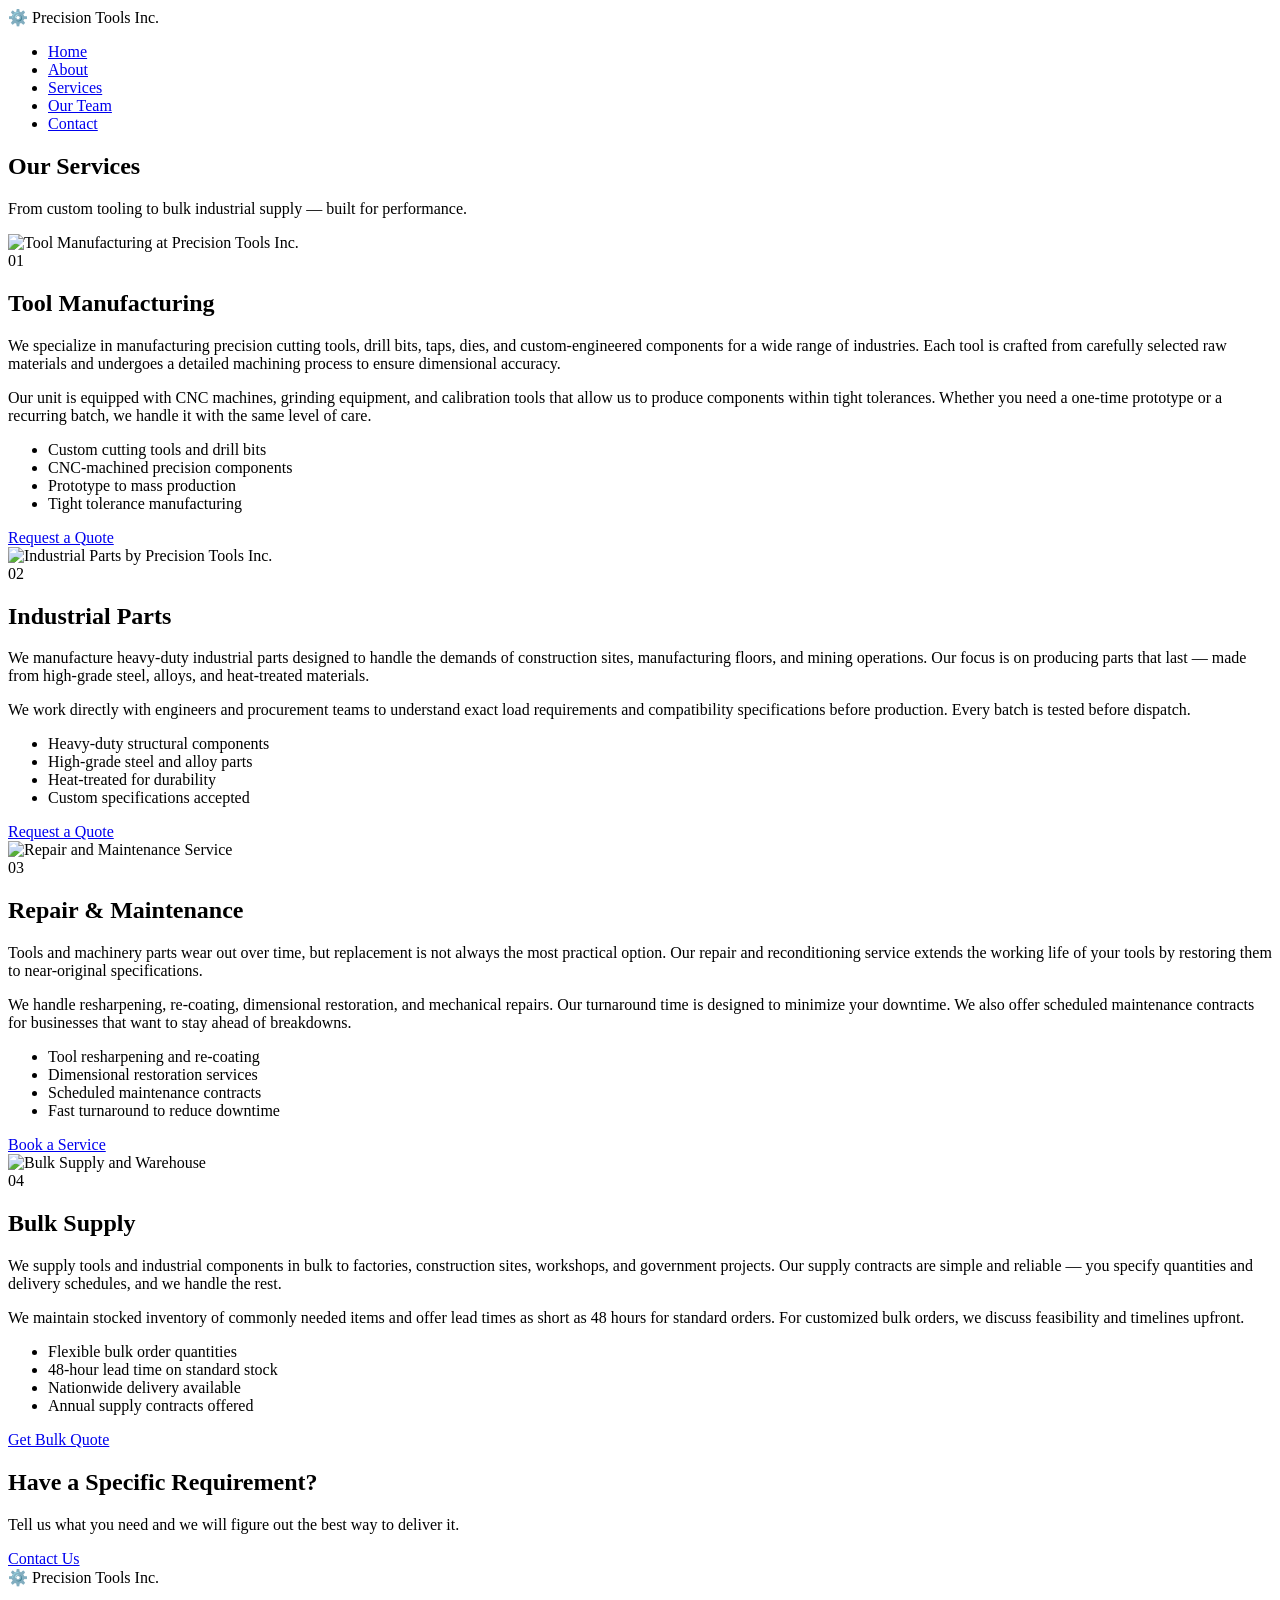
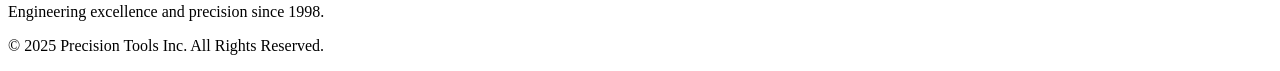
==== services.html @ 1c4d39d6 "Add files via upload" ====
<!DOCTYPE html>
<html lang="en">

<head>
  <meta charset="UTF-8" />
  <meta name="viewport" content="width=device-width, initial-scale=1.0" />
  <meta name="description"
    content="Services offered by Precision Tools Inc. – Tool Manufacturing, Industrial Parts, Repair and Maintenance, and Bulk Supply." />
  <title>Our Services – Precision Tools Inc.</title>
  <link rel="stylesheet" href="style.css" />
</head>

<body>

  <nav class="navibar">
    <div class="logo">⚙️ Precision Tools Inc.</div>
    <ul class="nav-links">
      <li><a href="index.html">Home</a></li>
      <li><a href="index.html#about">About</a></li>
      <li><a href="services.html" class="active">Services</a></li>
      <li><a href="team.html">Our Team</a></li>
      <li><a href="index.html#contact">Contact</a></li>
    </ul>
  </nav>

  <section class="page-banner">
    <h1>Our Services</h1>
    <p>From custom tooling to bulk industrial supply — built for performance.</p>
  </section>

  <!-- SERVICE 1 -->
  <section class="service-detail white" id="tool-manufacturing">
    <div class="container">
      <div class="service-row">
        <div class="service-photo">
          <img src="tool_manufacturing.png" alt="Tool Manufacturing at Precision Tools Inc." class="service-img" />
        </div>
        <div class="service-detail-text">
          <span class="service-number">01</span>
          <h2>Tool Manufacturing</h2>
          <p>We specialize in manufacturing precision cutting tools, drill bits, taps, dies, and custom-engineered
            components for a wide range of industries. Each tool is crafted from carefully selected raw materials and
            undergoes a detailed machining process to ensure dimensional accuracy.</p>
          <p>Our unit is equipped with CNC machines, grinding equipment, and calibration tools that allow us to produce
            components within tight tolerances. Whether you need a one-time prototype or a recurring batch, we handle it
            with the same level of care.</p>
          <ul class="service-features">
            <li>Custom cutting tools and drill bits</li>
            <li>CNC-machined precision components</li>
            <li>Prototype to mass production</li>
            <li>Tight tolerance manufacturing</li>
          </ul>
          <a href="index.html#contact" class="btn btn-primary">Request a Quote</a>
        </div>
      </div>
    </div>
  </section>

  <!-- SERVICE 2 -->
  <section class="service-detail grey" id="industrial-parts">
    <div class="container">
      <div class="service-row reverse">
        <div class="service-photo">
          <img src="industrial_parts.png" alt="Industrial Parts by Precision Tools Inc." class="service-img" />
        </div>
        <div class="service-detail-text">
          <span class="service-number">02</span>
          <h2>Industrial Parts</h2>
          <p>We manufacture heavy-duty industrial parts designed to handle the demands of construction sites,
            manufacturing floors, and mining operations. Our focus is on producing parts that last — made from
            high-grade steel, alloys, and heat-treated materials.</p>
          <p>We work directly with engineers and procurement teams to understand exact load requirements and
            compatibility specifications before production. Every batch is tested before dispatch.</p>
          <ul class="service-features">
            <li>Heavy-duty structural components</li>
            <li>High-grade steel and alloy parts</li>
            <li>Heat-treated for durability</li>
            <li>Custom specifications accepted</li>
          </ul>
          <a href="index.html#contact" class="btn btn-primary">Request a Quote</a>
        </div>
      </div>
    </div>
  </section>

  <!-- SERVICE 3 -->
  <section class="service-detail white" id="repair-maintenance">
    <div class="container">
      <div class="service-row">
        <div class="service-photo">
          <img src="repair_maintenance.png" alt="Repair and Maintenance Service" class="service-img" />
        </div>
        <div class="service-detail-text">
          <span class="service-number">03</span>
          <h2>Repair &amp; Maintenance</h2>
          <p>Tools and machinery parts wear out over time, but replacement is not always the most practical option. Our
            repair and reconditioning service extends the working life of your tools by restoring them to near-original
            specifications.</p>
          <p>We handle resharpening, re-coating, dimensional restoration, and mechanical repairs. Our turnaround time is
            designed to minimize your downtime. We also offer scheduled maintenance contracts for businesses that want
            to stay ahead of breakdowns.</p>
          <ul class="service-features">
            <li>Tool resharpening and re-coating</li>
            <li>Dimensional restoration services</li>
            <li>Scheduled maintenance contracts</li>
            <li>Fast turnaround to reduce downtime</li>
          </ul>
          <a href="index.html#contact" class="btn btn-primary">Book a Service</a>
        </div>
      </div>
    </div>
  </section>

  <!-- SERVICE 4 -->
  <section class="service-detail grey" id="bulk-supply">
    <div class="container">
      <div class="service-row reverse">
        <div class="service-photo">
          <img src="bulk_supply.png" alt="Bulk Supply and Warehouse" class="service-img" />
        </div>
        <div class="service-detail-text">
          <span class="service-number">04</span>
          <h2>Bulk Supply</h2>
          <p>We supply tools and industrial components in bulk to factories, construction sites, workshops, and
            government projects. Our supply contracts are simple and reliable — you specify quantities and delivery
            schedules, and we handle the rest.</p>
          <p>We maintain stocked inventory of commonly needed items and offer lead times as short as 48 hours for
            standard orders. For customized bulk orders, we discuss feasibility and timelines upfront.</p>
          <ul class="service-features">
            <li>Flexible bulk order quantities</li>
            <li>48-hour lead time on standard stock</li>
            <li>Nationwide delivery available</li>
            <li>Annual supply contracts offered</li>
          </ul>
          <a href="index.html#contact" class="btn btn-primary">Get Bulk Quote</a>
        </div>
      </div>
    </div>
  </section>

  <section class="cta-banner">
    <div class="container">
      <h2>Have a Specific Requirement?</h2>
      <p>Tell us what you need and we will figure out the best way to deliver it.</p>
      <a href="index.html#contact" class="btn btn-dark">Contact Us</a>
    </div>
  </section>

  <footer class="footer">
    <div class="footer-brand-only">
      <div class="logo">⚙️ Precision Tools Inc.</div>
      <p>Engineering excellence and precision since 1998.</p>
    </div>
    <div class="footer-bottom">
      <p>© 2025 Precision Tools Inc. All Rights Reserved.</p>
    </div>
  </footer>

</body>

</html>
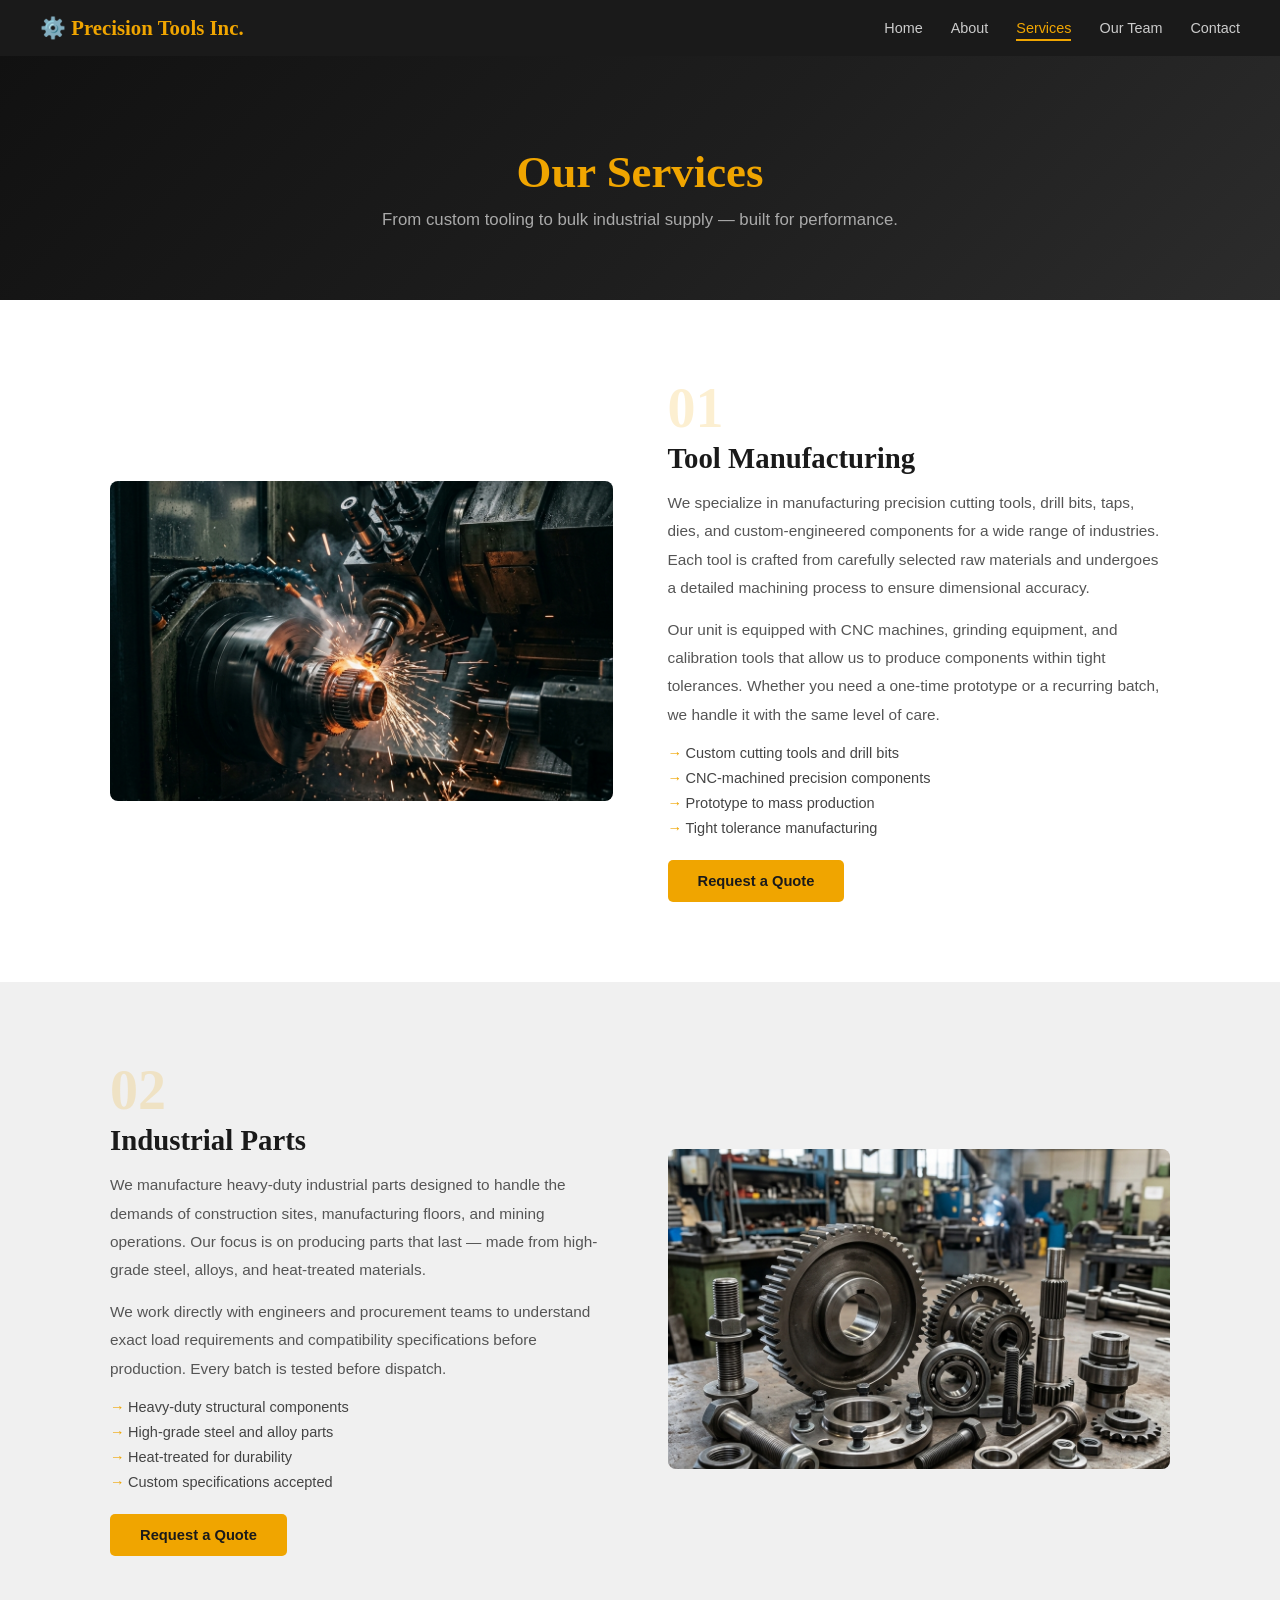
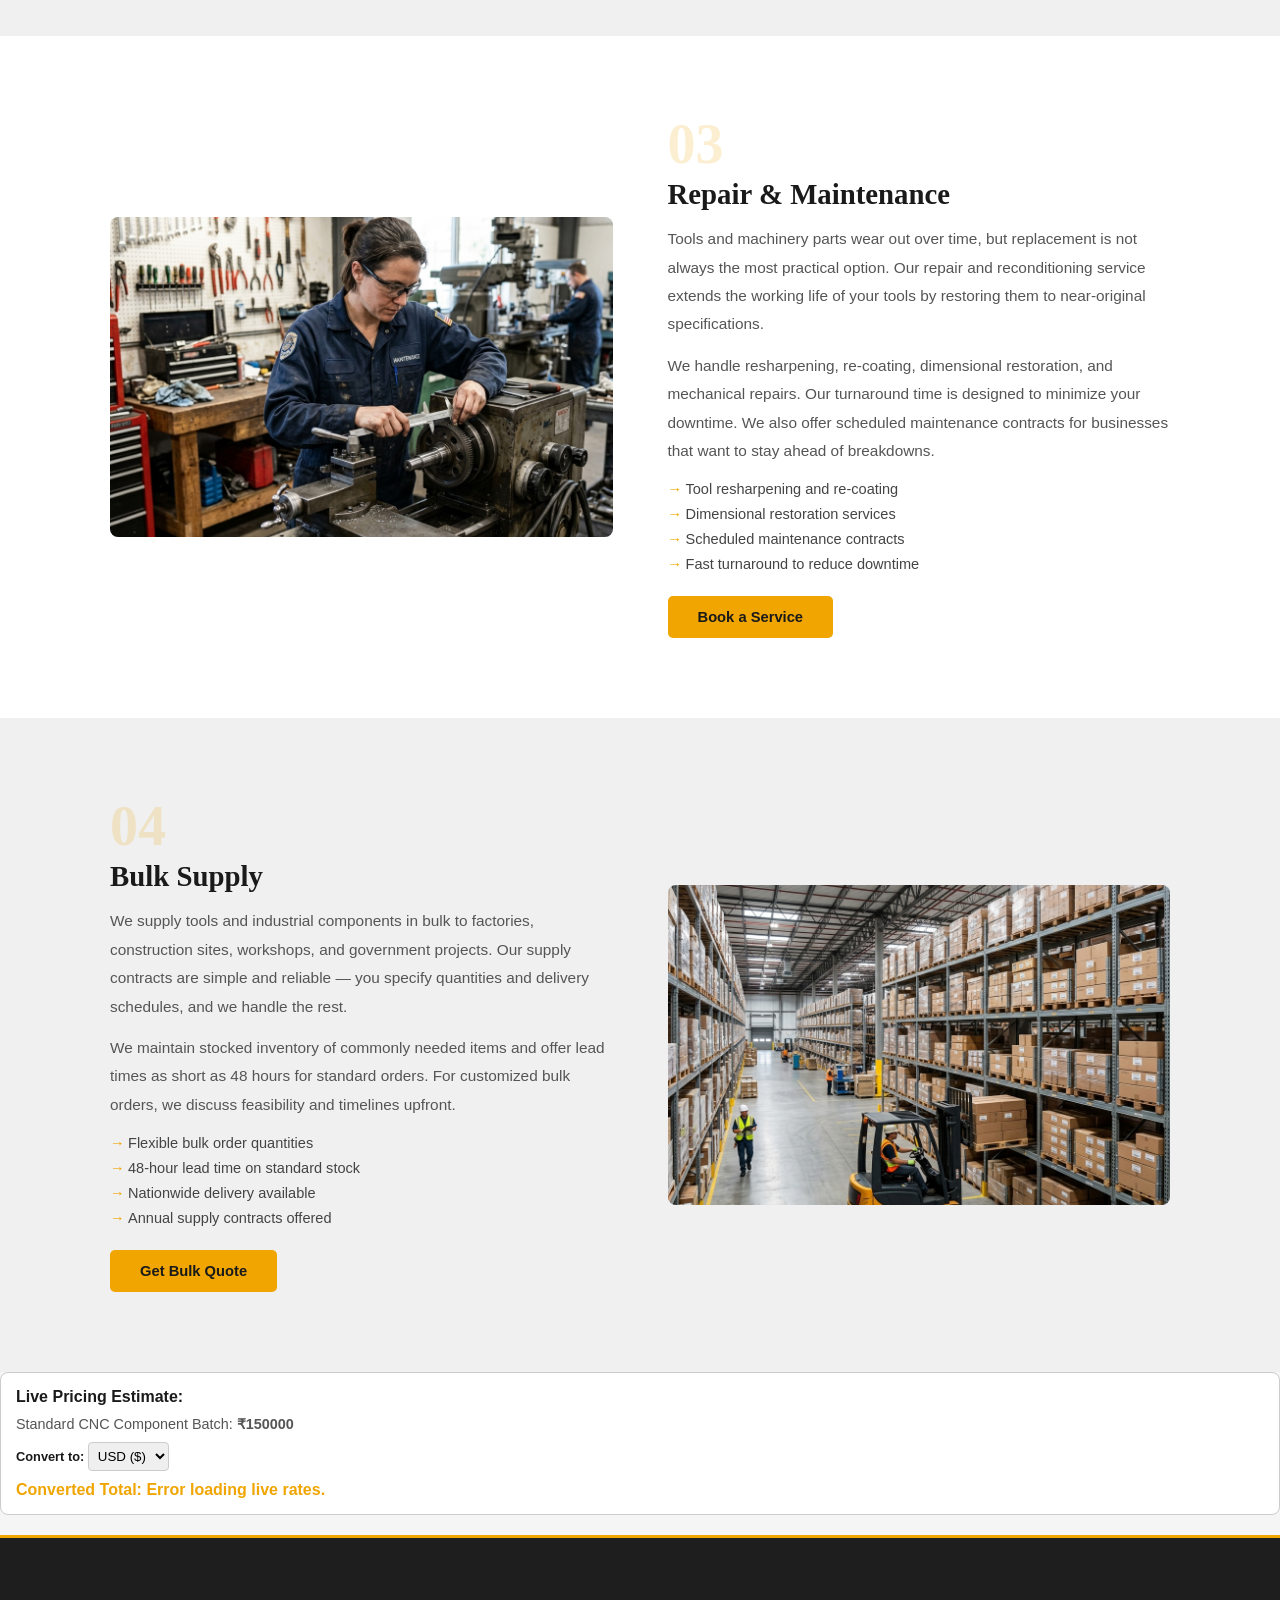
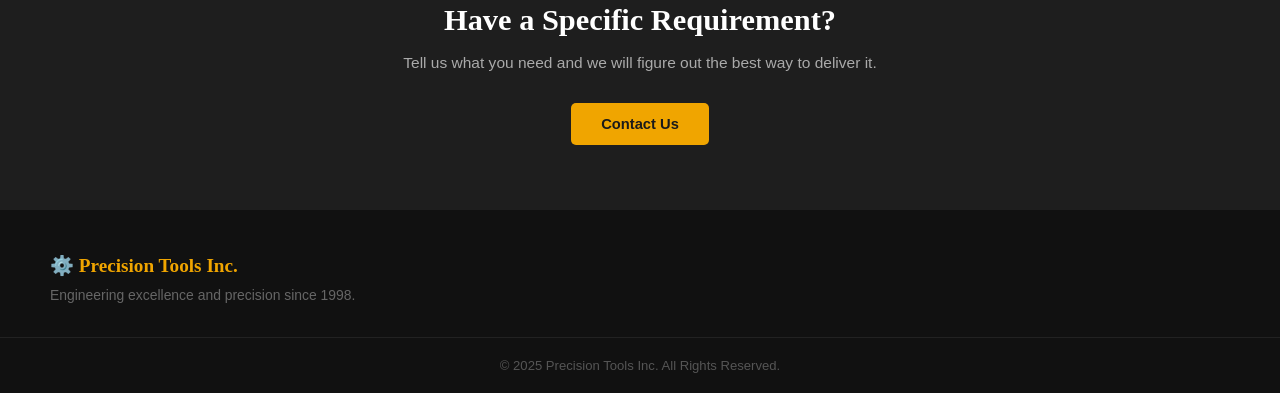
==== commit 9413cf4b: "Add files via upload" ====
--- a/services.html
+++ b/services.html
@@ -137,7 +137,25 @@
       </div>
     </div>
   </section>
+  <!-- Live Currency Converter Widget -->
+  <div class="currency-widget"
+    style="background: #ffffff; padding: 15px; border-radius: 8px; margin-bottom: 20px; border: 1px solid #cccccc;">
+    <h4 style="margin-bottom: 10px; color: #1a1a1a;">Live Pricing Estimate:</h4>
+    <p style="font-size: 0.9rem; color: #555555; margin-bottom: 10px;">
+      Standard CNC Component Batch: <strong>₹<span id="inr-price">150000</span></strong>
+    </p>
 
+    <label for="currency-select" style="font-size: 0.8rem; font-weight: bold;">Convert to: </label>
+    <select id="currency-select" style="padding: 5px; border-radius: 4px; border: 1px solid #ccc;">
+      <option value="USD">USD ($)</option>
+      <option value="EUR">EUR (€)</option>
+      <option value="GBP">GBP (£)</option>
+    </select>
+
+    <p style="margin-top: 10px; font-weight: bold; color: #f0a500;">
+      Converted Total: <span id="converted-price">Loading...</span>
+    </p>
+  </div>
   <section class="cta-banner">
     <div class="container">
       <h2>Have a Specific Requirement?</h2>
@@ -145,7 +163,7 @@
       <a href="index.html#contact" class="btn btn-dark">Contact Us</a>
     </div>
   </section>
-
+  <script src="script.js"></script>
   <footer class="footer">
     <div class="footer-brand-only">
       <div class="logo">⚙️ Precision Tools Inc.</div>
--- a/style.css
+++ b/style.css
@@ -0,0 +1,1024 @@
+/* =====================
+   GLOBAL / RESET
+   ===================== */
+*,
+*::before,
+*::after {
+  margin: 0;
+  padding: 0;
+  box-sizing: border-box;
+}
+
+html {
+  scroll-behavior: smooth;
+}
+
+body {
+  font-family: Arial, Helvetica, sans-serif;
+  color: #1a1a1a;
+  background-color: #f5f5f5;
+}
+
+a {
+  text-decoration: none;
+  color: inherit;
+}
+
+ul {
+  list-style: none;
+}
+
+.container {
+  max-width: 1100px;
+  margin: 0 auto;
+  padding: 0 20px;
+}
+
+/* =====================
+   SECTION HEADERS
+   ===================== */
+.section-header {
+  text-align: center;
+  margin-bottom: 50px;
+}
+
+.section-tag {
+  display: inline-block;
+  background-color: rgba(240, 165, 0, 0.12);
+  color: #b07800;
+  font-size: 0.78rem;
+  font-weight: 600;
+  letter-spacing: 2px;
+  text-transform: uppercase;
+  padding: 5px 14px;
+  border-radius: 10px;
+  margin-bottom: 12px;
+}
+
+.section-header h2 {
+  font-family: Georgia, 'Times New Roman', serif;
+  font-size: 2rem;
+  color: #1a1a1a;
+  display: inline-block;
+  padding-bottom: 12px;
+  position: relative;
+}
+
+.section-header h2::after {
+  content: '';
+  position: absolute;
+  bottom: 0;
+  left: 50%;
+  transform: translateX(-50%);
+  width: 50px;
+  height: 3px;
+  background-color: #f0a500;
+  border-radius: 2px;
+}
+
+/* =====================
+   NAVBAR
+   ===================== */
+.navibar {
+  position: sticky;
+  top: 0;
+  z-index: 999;
+  background-color: #1a1a1a;
+  display: flex;
+  justify-content: space-between;
+  align-items: center;
+  padding: 16px 40px;
+  flex-wrap: wrap;
+  gap: 10px;
+}
+
+.logo {
+  font-family: Georgia, 'Times New Roman', serif;
+  font-size: 1.3rem;
+  font-weight: 700;
+  color: #f0a500;
+}
+
+.nav-links {
+  display: flex;
+  gap: 28px;
+  flex-wrap: wrap;
+}
+
+.nav-links li a {
+  color: #cccccc;
+  font-size: 0.9rem;
+  font-weight: 500;
+  padding-bottom: 3px;
+  border-bottom: 2px solid transparent;
+  transition: color 0.2s, border-color 0.2s;
+}
+
+.nav-links li a:hover,
+.nav-links li a.active {
+  color: #f0a500;
+  border-bottom-color: #f0a500;
+}
+
+/* =====================
+   BUTTONS
+   ===================== */
+.btn {
+  display: inline-block;
+  padding: 13px 30px;
+  border-radius: 5px;
+  font-size: 0.92rem;
+  font-weight: 600;
+  cursor: pointer;
+  border: none;
+  font-family: inherit;
+  transition: background-color 0.2s, transform 0.2s;
+}
+
+.btn-primary {
+  background-color: #f0a500;
+  color: #1a1a1a;
+}
+
+.btn-primary:hover {
+  background-color: #d4920a;
+  transform: translateY(-1px);
+}
+
+.btn-dark {
+  background-color: #1a1a1a;
+  color: #f0a500;
+}
+
+.btn-dark:hover {
+  background-color: #111111;
+  transform: translateY(-1px);
+}
+
+/* =====================
+   HERO SECTION
+   ===================== */
+.hero {
+  background: linear-gradient(135deg, #111111 0%, #1e1e1e 55%, #2c2c2c 100%);
+  min-height: 88vh;
+  display: flex;
+  align-items: center;
+  justify-content: center;
+  text-align: center;
+  padding: 80px 20px;
+}
+
+.hero-content {
+  max-width: 680px;
+}
+
+
+.hero-content h1 {
+  font-family: Georgia, 'Times New Roman', serif;
+  font-size: 3.1rem;
+  color: #ffffff;
+  margin-bottom: 20px;
+  line-height: 1.3;
+}
+
+.hero-content p {
+  font-size: 1.05rem;
+  color: #bbbbbb;
+  margin-bottom: 34px;
+  line-height: 1.8;
+}
+
+/* =====================
+   ABOUT SECTION
+   ===================== */
+.about {
+  padding: 85px 20px;
+  background-color: #ffffff;
+}
+
+.about-flex {
+  display: flex;
+  gap: 48px;
+  align-items: center;
+  flex-wrap: wrap;
+}
+
+.about-img-box {
+  flex: 1;
+  min-width: 280px;
+}
+
+.img-placeholder {
+  background-color: #ebebeb;
+  border: 2px dashed #bbbbbb;
+  border-radius: 8px;
+  height: 300px;
+  display: flex;
+  flex-direction: column;
+  align-items: center;
+  justify-content: center;
+  gap: 10px;
+  color: #888888;
+  font-size: 0.95rem;
+}
+
+.img-placeholder span {
+  font-size: 2.4rem;
+}
+
+/* Real image styles */
+.about-img {
+  width: 100%;
+  height: 300px;
+  object-fit: cover;
+  border-radius: 8px;
+  display: block;
+}
+
+.photo-full {
+  width: 100%;
+  height: 380px;
+  object-fit: cover;
+  display: block;
+}
+
+.service-img {
+  width: 100%;
+  height: 320px;
+  object-fit: cover;
+  border-radius: 8px;
+  display: block;
+}
+
+.about-text {
+  flex: 1;
+  min-width: 280px;
+}
+
+.about-text h3 {
+  font-family: Georgia, 'Times New Roman', serif;
+  font-size: 1.5rem;
+  color: #1a1a1a;
+  margin-bottom: 14px;
+}
+
+.about-text p {
+  font-size: 0.96rem;
+  color: #555555;
+  line-height: 1.85;
+  margin-bottom: 13px;
+}
+
+.about-highlights {
+  margin-top: 20px;
+  display: flex;
+  flex-direction: column;
+  gap: 9px;
+}
+
+.highlight-item {
+  font-size: 0.91rem;
+  color: #333333;
+  font-weight: 500;
+  padding: 9px 15px;
+  background: #fafafa;
+  border-left: 3px solid #f0a500;
+  border-radius: 0 5px 5px 0;
+}
+
+/* =====================
+   PHOTO PLACEHOLDER SECTION
+   ===================== */
+.photo-section {
+  background-color: #e5e5e5;
+}
+
+.photo-placeholder-full {
+  width: 100%;
+  height: 380px;
+  background-color: #dcdcdc;
+  border-top: 2px dashed #aaaaaa;
+  border-bottom: 2px dashed #aaaaaa;
+  display: flex;
+  flex-direction: column;
+  align-items: center;
+  justify-content: center;
+  gap: 12px;
+  color: #888888;
+}
+
+.photo-placeholder-full span {
+  font-size: 2.8rem;
+}
+
+.photo-placeholder-full p {
+  font-size: 0.95rem;
+  color: #999999;
+}
+
+/* =====================
+   CONTACT SECTION
+   ===================== */
+.contact {
+  padding: 85px 20px;
+  background-color: #ffffff;
+}
+
+.contact-flex {
+  display: flex;
+  gap: 50px;
+  flex-wrap: wrap;
+}
+
+.contact-info {
+  flex: 1;
+  min-width: 240px;
+}
+
+.contact-info h3 {
+  font-family: Georgia, 'Times New Roman', serif;
+  font-size: 1.4rem;
+  color: #1a1a1a;
+  margin-bottom: 10px;
+}
+
+.contact-subtext {
+  font-size: 0.92rem;
+  color: #777777;
+  line-height: 1.7;
+  margin-bottom: 26px;
+}
+
+.contact-details {
+  display: flex;
+  flex-direction: column;
+  gap: 18px;
+}
+
+.contact-item {
+  display: flex;
+  align-items: flex-start;
+  gap: 13px;
+}
+
+.contact-icon {
+  font-size: 1.2rem;
+  flex-shrink: 0;
+  margin-top: 2px;
+}
+
+.contact-item strong {
+  display: block;
+  font-size: 0.76rem;
+  text-transform: uppercase;
+  letter-spacing: 1px;
+  color: #999999;
+  margin-bottom: 3px;
+}
+
+.contact-item p {
+  font-size: 0.93rem;
+  color: #333333;
+}
+
+.contact-form {
+  flex: 2;
+  min-width: 280px;
+  display: flex;
+  flex-direction: column;
+  gap: 15px;
+}
+
+.form-row {
+  display: flex;
+  gap: 15px;
+  flex-wrap: wrap;
+}
+
+.form-group {
+  display: flex;
+  flex-direction: column;
+  gap: 6px;
+  flex: 1;
+  min-width: 190px;
+}
+
+.form-group label {
+  font-size: 0.78rem;
+  font-weight: 600;
+  color: #444444;
+  text-transform: uppercase;
+  letter-spacing: 0.8px;
+}
+
+.contact-form input,
+.contact-form textarea {
+  padding: 12px 14px;
+  border: 1.5px solid #cccccc;
+  border-radius: 6px;
+  font-size: 0.94rem;
+  font-family: inherit;
+  background-color: #f9f9f9;
+  width: 100%;
+  transition: border-color 0.2s;
+}
+
+.contact-form input:focus,
+.contact-form textarea:focus {
+  outline: none;
+  border-color: #f0a500;
+}
+
+/* =====================
+   PAGE BANNER
+   (services.html, team.html)
+   ===================== */
+.page-banner {
+  background: linear-gradient(135deg, #111111 0%, #1e1e1e 55%, #2c2c2c 100%);
+  text-align: center;
+  padding: 90px 20px 70px;
+}
+
+.page-banner h1 {
+  font-family: Georgia, 'Times New Roman', serif;
+  font-size: 2.8rem;
+  color: #f0a500;
+  margin-bottom: 12px;
+}
+
+.page-banner p {
+  font-size: 1.05rem;
+  color: #aaaaaa;
+}
+
+/* =====================
+   SERVICES PAGE
+   ===================== */
+.service-detail {
+  padding: 80px 20px;
+}
+
+.service-detail.white {
+  background-color: #ffffff;
+}
+
+.service-detail.grey {
+  background-color: #f0f0f0;
+}
+
+.service-row {
+  display: flex;
+  gap: 55px;
+  align-items: center;
+  flex-wrap: wrap;
+}
+
+.service-row.reverse {
+  flex-direction: row-reverse;
+}
+
+.service-photo {
+  flex: 1;
+  min-width: 280px;
+}
+
+.service-photo .img-placeholder {
+  height: 320px;
+}
+
+.service-detail-text {
+  flex: 1;
+  min-width: 280px;
+}
+
+.service-number {
+  display: block;
+  font-family: Georgia, 'Times New Roman', serif;
+  font-size: 3.5rem;
+  color: rgba(240, 165, 0, 0.18);
+  font-weight: 700;
+  line-height: 1;
+  margin-bottom: 6px;
+}
+
+.service-detail-text h2 {
+  font-family: Georgia, 'Times New Roman', serif;
+  font-size: 1.8rem;
+  color: #1a1a1a;
+  margin-bottom: 14px;
+}
+
+.service-detail-text p {
+  font-size: 0.96rem;
+  color: #555555;
+  line-height: 1.85;
+  margin-bottom: 13px;
+}
+
+.service-features {
+  margin: 16px 0 24px;
+  display: flex;
+  flex-direction: column;
+  gap: 9px;
+}
+
+.service-features li {
+  font-size: 0.91rem;
+  color: #444444;
+  padding-left: 18px;
+  position: relative;
+}
+
+.service-features li::before {
+  content: '→';
+  position: absolute;
+  left: 0;
+  color: #f0a500;
+  font-weight: 700;
+}
+
+/* =====================
+   CLIENTS SECTION
+   ===================== */
+.clients-section {
+  padding: 85px 20px;
+  background-color: #f5f5f5;
+}
+
+.clients-intro {
+  text-align: center;
+  max-width: 700px;
+  margin: 0 auto 52px;
+  font-size: 0.97rem;
+  color: #666666;
+  line-height: 1.8;
+}
+
+/* Logo Cards Grid */
+.client-logos-grid {
+  display: flex;
+  flex-wrap: wrap;
+  gap: 20px;
+  justify-content: center;
+  margin-bottom: 60px;
+}
+
+.client-card {
+  background-color: #ffffff;
+  border-radius: 12px;
+  padding: 26px 22px 20px;
+  width: 165px;
+  text-align: center;
+  box-shadow: 0 2px 14px rgba(0, 0, 0, 0.07);
+  border-bottom: 3px solid #f0a500;
+  transition: transform 0.3s, box-shadow 0.3s;
+  cursor: default;
+}
+
+.client-card:hover {
+  transform: translateY(-6px);
+  box-shadow: 0 12px 30px rgba(0, 0, 0, 0.13);
+}
+
+.client-logo-img {
+  width: 100%;
+  height: 80px;
+  object-fit: contain;
+  margin-bottom: 12px;
+  display: block;
+  padding: 4px 8px;
+  filter: grayscale(20%);
+  transition: filter 0.3s;
+}
+
+.client-card:hover .client-logo-img {
+  filter: grayscale(0%);
+}
+
+.client-name {
+  font-family: Georgia, 'Times New Roman', serif;
+  font-size: 0.96rem;
+  font-weight: 700;
+  color: #1a1a1a;
+  margin-bottom: 5px;
+}
+
+.client-meta {
+  font-size: 0.74rem;
+  color: #f0a500;
+  font-weight: 600;
+  text-transform: uppercase;
+  letter-spacing: 1px;
+}
+
+/* Work Photos sub-header */
+.client-work-header {
+  text-align: center;
+  margin-bottom: 32px;
+}
+
+.client-work-header h3 {
+  font-family: Georgia, 'Times New Roman', serif;
+  font-size: 1.6rem;
+  color: #1a1a1a;
+  margin-top: 8px;
+}
+
+/* Work Photos Grid */
+.work-photos-grid {
+  display: flex;
+  gap: 22px;
+  flex-wrap: wrap;
+  justify-content: center;
+}
+
+.work-photo-item {
+  flex: 1;
+  min-width: 270px;
+  max-width: 380px;
+  border-radius: 10px;
+  overflow: hidden;
+  background: #ffffff;
+  box-shadow: 0 2px 14px rgba(0, 0, 0, 0.08);
+  transition: transform 0.3s, box-shadow 0.3s;
+}
+
+.work-photo-item:hover {
+  transform: translateY(-5px);
+  box-shadow: 0 12px 30px rgba(0, 0, 0, 0.13);
+}
+
+.work-photo-img {
+  width: 100%;
+  height: 220px;
+  object-fit: cover;
+  display: block;
+}
+
+.work-img-placeholder {
+  width: 100%;
+  height: 220px;
+  background-color: #ebebeb;
+  border-bottom: 2px dashed #cccccc;
+  display: flex;
+  flex-direction: column;
+  align-items: center;
+  justify-content: center;
+  gap: 8px;
+  color: #aaaaaa;
+  font-size: 0.88rem;
+}
+
+.work-img-placeholder span {
+  font-size: 2rem;
+}
+
+.work-photo-caption {
+  padding: 14px 16px;
+  display: flex;
+  flex-direction: column;
+  gap: 3px;
+}
+
+.work-photo-caption strong {
+  font-size: 0.93rem;
+  color: #1a1a1a;
+  font-weight: 700;
+}
+
+.work-photo-caption span {
+  font-size: 0.8rem;
+  color: #888888;
+}
+
+/* =====================
+   HANDSHAKE SECTION
+   ===================== */
+.handshake-section {
+  background: linear-gradient(135deg, #111111 0%, #1e1e1e 60%, #2c2824 100%);
+  position: relative;
+}
+
+.handshake-overlay {
+  padding: 85px 20px;
+  position: relative;
+  z-index: 1;
+}
+
+/* Subtle decorative pattern overlay */
+.handshake-section::before {
+  content: '';
+  position: absolute;
+  inset: 0;
+  background-image: radial-gradient(circle, rgba(240, 165, 0, 0.06) 1px, transparent 1px);
+  background-size: 32px 32px;
+  z-index: 0;
+}
+
+.handshake-intro {
+  text-align: center;
+  max-width: 660px;
+  margin: 0 auto 50px;
+  font-size: 0.97rem;
+  color: #aaaaaa;
+  line-height: 1.8;
+}
+
+.handshake-grid {
+  display: flex;
+  flex-wrap: wrap;
+  gap: 22px;
+  justify-content: center;
+}
+
+.handshake-photo-slot {
+  flex: 1;
+  min-width: 235px;
+  max-width: 280px;
+  border-radius: 12px;
+  overflow: hidden;
+  background: rgba(255, 255, 255, 0.05);
+  border: 1px solid rgba(240, 165, 0, 0.2);
+  backdrop-filter: blur(4px);
+  transition: transform 0.3s, border-color 0.3s, box-shadow 0.3s;
+}
+
+.handshake-photo-slot:hover {
+  transform: translateY(-6px);
+  border-color: rgba(240, 165, 0, 0.6);
+  box-shadow: 0 14px 36px rgba(0, 0, 0, 0.35);
+}
+
+.handshake-placeholder {
+  height: 200px;
+  display: flex;
+  flex-direction: column;
+  align-items: center;
+  justify-content: center;
+  gap: 8px;
+  color: #666666;
+  font-size: 0.85rem;
+  border-bottom: 1px dashed rgba(240, 165, 0, 0.25);
+}
+
+.handshake-placeholder span {
+  font-size: 2.2rem;
+}
+
+.handshake-placeholder p {
+  color: #888888;
+  font-size: 0.88rem;
+}
+
+.handshake-placeholder small {
+  font-size: 0.74rem;
+  color: #555555;
+}
+
+/* Real handshake image style (when user adds photo) */
+.handshake-img {
+  width: 100%;
+  height: 200px;
+  object-fit: cover;
+  display: block;
+}
+
+.handshake-label {
+  padding: 13px 14px;
+  font-size: 0.83rem;
+  color: #cccccc;
+  font-weight: 500;
+  text-align: center;
+  border-top: 1px solid rgba(240, 165, 0, 0.15);
+}
+
+/* Responsive for new sections */
+@media (max-width: 768px) {
+  .client-logos-grid {
+    gap: 14px;
+  }
+
+  .client-card {
+    width: 140px;
+    padding: 20px 14px 16px;
+  }
+
+  .work-photos-grid,
+  .handshake-grid {
+    flex-direction: column;
+    align-items: center;
+  }
+
+  .work-photo-item,
+  .handshake-photo-slot {
+    max-width: 100%;
+  }
+}
+
+/* =====================
+   CTA BANNER
+   ===================== */
+.cta-banner {
+  background-color: #1e1e1e;
+  padding: 65px 20px;
+  text-align: center;
+  border-top: 3px solid #f0a500;
+}
+
+.cta-banner h2 {
+  font-family: Georgia, 'Times New Roman', serif;
+  font-size: 1.9rem;
+  color: #ffffff;
+  margin-bottom: 12px;
+}
+
+.cta-banner p {
+  font-size: 0.97rem;
+  color: #aaaaaa;
+  margin-bottom: 26px;
+  max-width: 480px;
+  margin-left: auto;
+  margin-right: auto;
+  line-height: 1.7;
+}
+
+.cta-banner .btn-dark {
+  background-color: #f0a500;
+  color: #1a1a1a;
+}
+
+.cta-banner .btn-dark:hover {
+  background-color: #d4920a;
+}
+
+/* =====================
+   TEAM SECTION
+   ===================== */
+.team {
+  padding: 85px 20px;
+  background-color: #f5f5f5;
+}
+
+.team-grid {
+  display: flex;
+  flex-wrap: wrap;
+  gap: 28px;
+  justify-content: center;
+}
+
+.team-card {
+  background-color: #ffffff;
+  border-radius: 10px;
+  padding: 28px 22px 20px;
+  width: 285px;
+  text-align: center;
+  box-shadow: 0 2px 12px rgba(0, 0, 0, 0.07);
+  border-top: 4px solid #f0a500;
+  transition: transform 0.3s, box-shadow 0.3s;
+}
+
+.team-profile-img {
+  width: 100%;
+  height: 250px;
+  object-fit: cover;
+  object-position: top;
+  display: block!;
+
+}
+
+.team-card:hover {
+  transform: translateY(-6px);
+  box-shadow: 0 10px 28px rgba(0, 0, 0, 0.12);
+}
+
+.team-img-placeholder {
+  width: 86px;
+  height: 86px;
+  border-radius: 50%;
+  background-color: #e0e0e0;
+  border: 3px solid #e8e8e8;
+  margin: 0 auto 16px auto;
+  display: flex;
+  align-items: center;
+  justify-content: center;
+  font-size: 1.7rem;
+}
+
+.team-card h3 {
+  font-family: Georgia, 'Times New Roman', serif;
+  font-size: 1.1rem;
+  margin-bottom: 5px;
+  color: #1a1a1a;
+}
+
+.team-card .role {
+  font-size: 0.78rem;
+  color: #f0a500;
+  font-weight: 700;
+  text-transform: uppercase;
+  letter-spacing: 1px;
+  margin-bottom: 11px;
+}
+
+.team-card>p {
+  font-size: 0.87rem;
+  color: #666666;
+  line-height: 1.65;
+  margin-bottom: 16px;
+}
+
+.team-social {
+  display: flex;
+  justify-content: center;
+  gap: 9px;
+}
+
+.social-link {
+  display: inline-flex;
+  align-items: center;
+  justify-content: center;
+  width: 32px;
+  height: 32px;
+  border-radius: 50%;
+  background: #f5f5f5;
+  color: #555555;
+  font-size: 0.76rem;
+  font-weight: 700;
+  border: 1px solid #dddddd;
+  transition: background 0.2s, color 0.2s, border-color 0.2s;
+}
+
+.social-link:hover {
+  background: #f0a500;
+  color: #1a1a1a;
+  border-color: #f0a500;
+}
+
+/* =====================
+   FOOTER (SIMPLIFIED)
+   ===================== */
+.footer {
+  background-color: #111111;
+}
+
+.footer-brand-only {
+  padding: 44px 50px 34px;
+  border-bottom: 1px solid rgba(255, 255, 255, 0.07);
+}
+
+.footer-brand-only .logo {
+  font-size: 1.2rem;
+  margin-bottom: 10px;
+}
+
+.footer-brand-only p {
+  font-size: 0.87rem;
+  color: #666666;
+}
+
+.footer-bottom {
+  text-align: center;
+  padding: 20px;
+  font-size: 0.82rem;
+  color: #555555;
+}
+
+/* =====================
+   RESPONSIVE
+   ===================== */
+@media (max-width: 768px) {
+  .navbar {
+    padding: 14px 20px;
+  }
+
+  .hero-side-img {
+    display: none;
+  }
+
+  .hero-content h1 {
+    font-size: 2.1rem;
+  }
+
+  .page-banner h1 {
+    font-size: 2rem;
+  }
+
+  .about-flex,
+  .contact-flex,
+  .service-row,
+  .service-row.reverse {
+    flex-direction: column;
+  }
+
+  .form-row {
+    flex-direction: column;
+  }
+
+  .service-detail {
+    padding: 55px 20px;
+  }
+
+  .footer-brand-only {
+    padding: 34px 22px 24px;
+  }
+}
